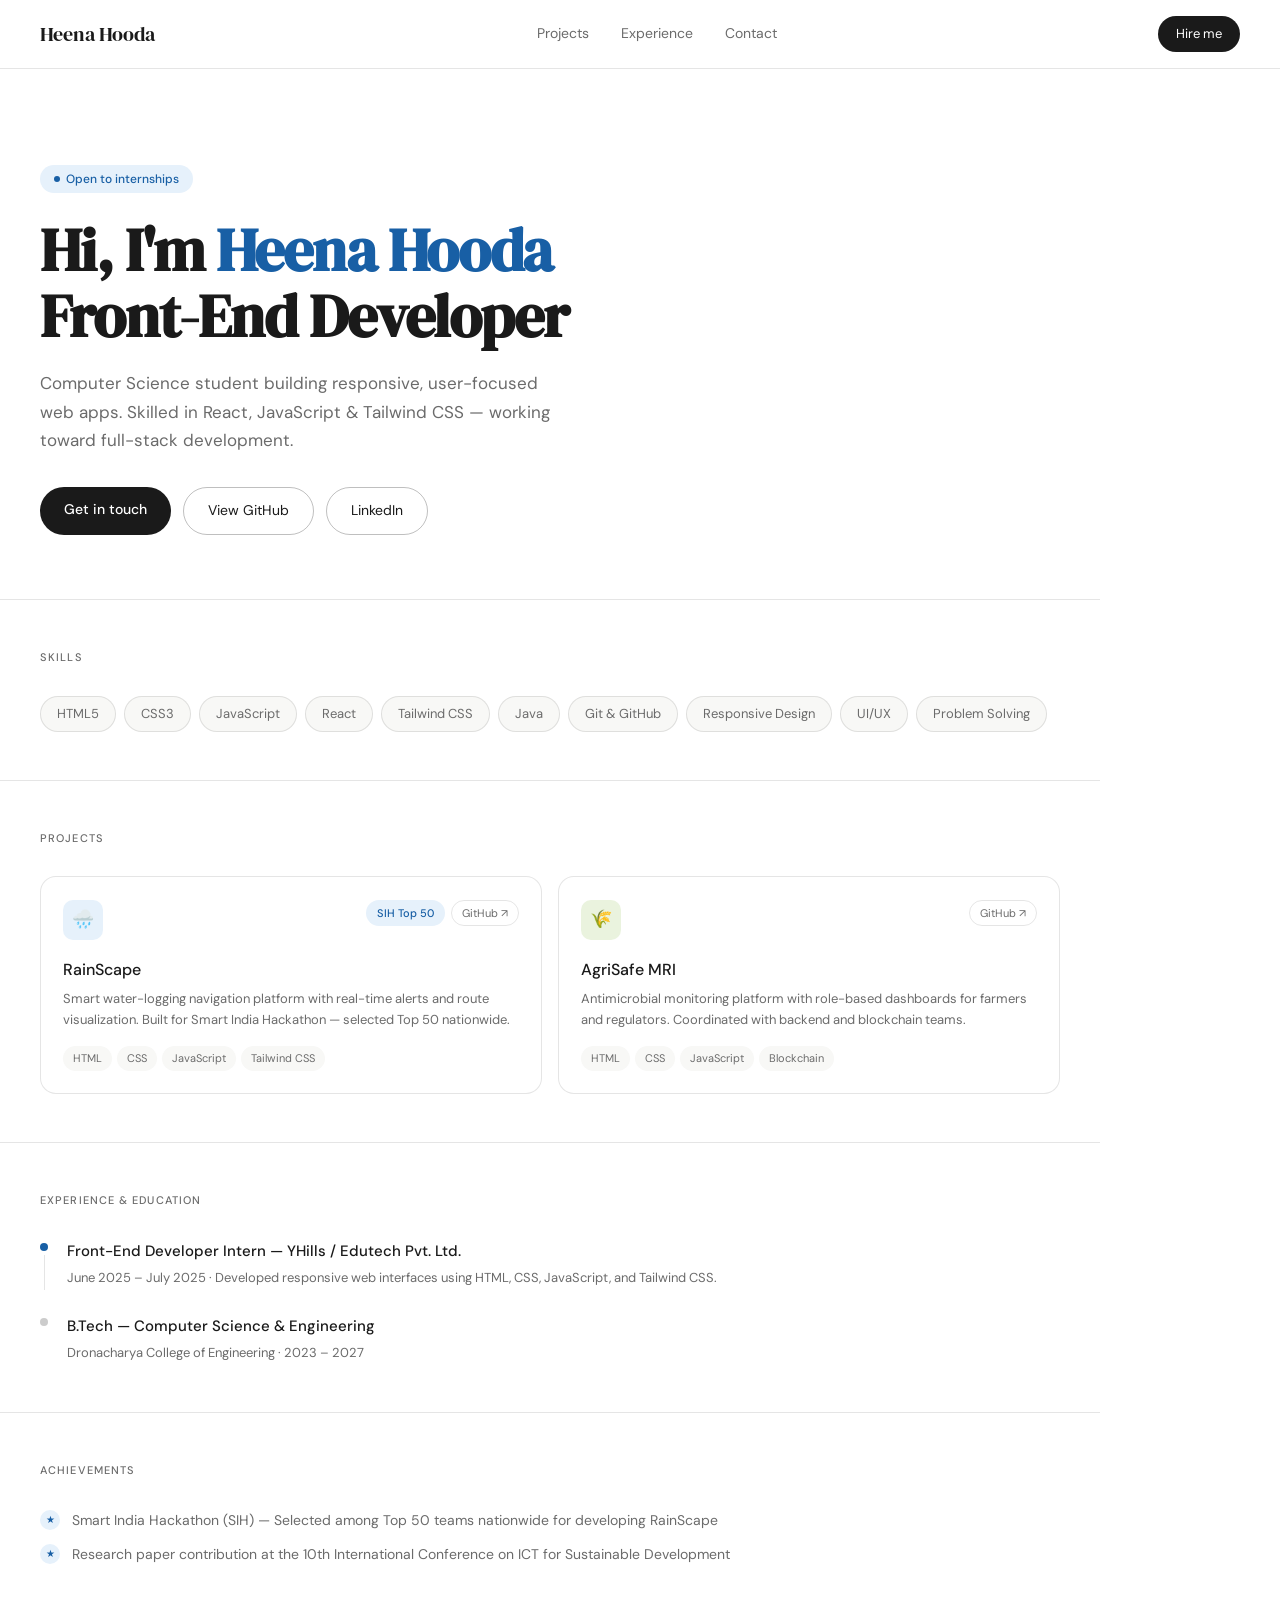
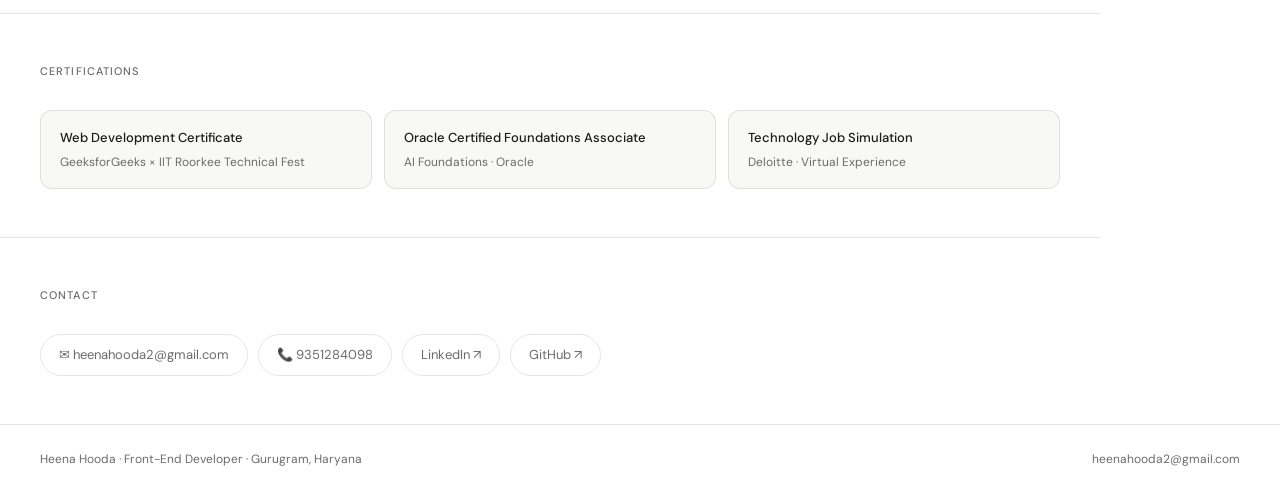
==== heena_portfolio (1).html @ 6fa51ced "Add files via upload" ====
<!DOCTYPE html>
<html lang="en">
<head>
<meta charset="UTF-8">
<meta name="viewport" content="width=device-width, initial-scale=1.0">
<title>Heena Hooda — Front-End Developer</title>
<link href="https://fonts.googleapis.com/css2?family=DM+Sans:wght@300;400;500&family=DM+Serif+Display&display=swap" rel="stylesheet">
<style>
  *, *::before, *::after { margin: 0; padding: 0; box-sizing: border-box; }
  :root {
    --blue: #185FA5;
    --blue-light: #E6F1FB;
    --text: #1a1a1a;
    --muted: #6b6b6b;
    --border: rgba(0,0,0,0.1);
    --bg: #ffffff;
    --bg2: #f8f8f6;
  }
  html { scroll-behavior: smooth; }
  body { font-family: 'DM Sans', sans-serif; color: var(--text); background: var(--bg); font-size: 15px; line-height: 1.7; }
  a { text-decoration: none; color: inherit; }

  nav {
    position: sticky; top: 0; z-index: 100;
    background: rgba(255,255,255,0.92);
    backdrop-filter: blur(12px);
    border-bottom: 0.5px solid var(--border);
    display: flex; justify-content: space-between; align-items: center;
    padding: 1rem 2.5rem;
  }
  .nav-logo { font-family: 'DM Serif Display', serif; font-size: 20px; }
  .nav-links { display: flex; gap: 2rem; }
  .nav-links a { font-size: 14px; color: var(--muted); transition: color 0.2s; }
  .nav-links a:hover { color: var(--text); }
  .nav-cta { font-size: 13px; padding: 7px 18px; background: var(--text); color: white; border-radius: 100px; transition: opacity 0.2s; }
  .nav-cta:hover { opacity: 0.8; }

  .hero { padding: 6rem 2.5rem 4rem; max-width: 900px; }
  .hero-badge {
    display: inline-flex; align-items: center; gap: 6px;
    font-size: 12px; color: var(--blue); background: var(--blue-light);
    border-radius: 100px; padding: 4px 14px; margin-bottom: 1.5rem; font-weight: 500;
  }
  .hero-badge::before {
    content: ''; width: 6px; height: 6px; border-radius: 50%; background: var(--blue);
    animation: pulse 2s infinite;
  }
  @keyframes pulse { 0%,100%{opacity:1} 50%{opacity:0.3} }
  .hero h1 { font-family: 'DM Serif Display', serif; font-size: clamp(36px,6vw,60px); line-height: 1.1; letter-spacing: -1px; margin-bottom: 1.2rem; }
  .hero h1 em { font-style: normal; color: var(--blue); }
  .hero-sub { font-size: 17px; color: var(--muted); max-width: 520px; margin-bottom: 2rem; }
  .hero-btns { display: flex; gap: 12px; flex-wrap: wrap; }
  .btn-dark { background: var(--text); color: white; padding: 11px 24px; border-radius: 100px; font-size: 14px; font-weight: 500; transition: opacity 0.2s; }
  .btn-dark:hover { opacity: 0.8; }
  .btn-outline { background: transparent; color: var(--text); padding: 11px 24px; border-radius: 100px; font-size: 14px; border: 0.5px solid rgba(0,0,0,0.25); transition: border-color 0.2s; }
  .btn-outline:hover { border-color: var(--text); }

  section { padding: 3rem 2.5rem; border-top: 0.5px solid var(--border); max-width: 1100px; }
  .section-label { font-size: 11px; font-weight: 500; letter-spacing: 0.1em; text-transform: uppercase; color: var(--muted); margin-bottom: 1.8rem; }

  .skills-wrap { display: flex; flex-wrap: wrap; gap: 8px; }
  .skill { font-size: 13px; padding: 6px 16px; border-radius: 100px; border: 0.5px solid var(--border); color: var(--muted); background: var(--bg2); transition: border-color 0.2s, color 0.2s; }
  .skill:hover { border-color: var(--text); color: var(--text); }

  .projects-grid { display: grid; grid-template-columns: repeat(auto-fit, minmax(280px, 1fr)); gap: 16px; }
  .project-card { border: 0.5px solid var(--border); border-radius: 16px; padding: 1.4rem; background: var(--bg); transition: border-color 0.2s, transform 0.2s; }
  .project-card:hover { border-color: rgba(0,0,0,0.25); transform: translateY(-2px); }
  .card-top { display: flex; justify-content: space-between; align-items: flex-start; margin-bottom: 1rem; }
  .card-icon { width: 40px; height: 40px; border-radius: 10px; display: flex; align-items: center; justify-content: center; font-size: 18px; }
  .card-links { display: flex; gap: 6px; align-items: center; }
  .chip { font-size: 11px; padding: 3px 10px; border-radius: 100px; border: 0.5px solid var(--border); color: var(--muted); transition: color 0.2s; }
  .chip:hover { color: var(--text); }
  .chip-blue { background: var(--blue-light); color: var(--blue); border-color: transparent; font-weight: 500; }
  .card-title { font-size: 16px; font-weight: 500; margin-bottom: 6px; }
  .card-desc { font-size: 13px; color: var(--muted); line-height: 1.6; margin-bottom: 1rem; }
  .tag-row { display: flex; flex-wrap: wrap; gap: 5px; }
  .tag { font-size: 11px; padding: 3px 10px; border-radius: 100px; background: var(--bg2); color: var(--muted); }

  .timeline { display: flex; flex-direction: column; gap: 1.5rem; }
  .tl-item { display: flex; gap: 1.2rem; }
  .tl-left { display: flex; flex-direction: column; align-items: center; gap: 4px; padding-top: 4px; }
  .tl-dot { width: 8px; height: 8px; border-radius: 50%; background: var(--blue); flex-shrink: 0; }
  .tl-dot.gray { background: #ccc; }
  .tl-line { width: 1px; flex: 1; background: var(--border); min-height: 30px; }
  .tl-title { font-size: 15px; font-weight: 500; }
  .tl-sub { font-size: 13px; color: var(--muted); margin-top: 3px; }

  .ach-list { display: flex; flex-direction: column; gap: 12px; }
  .ach-item { display: flex; gap: 12px; align-items: flex-start; font-size: 14px; color: var(--muted); line-height: 1.6; }
  .ach-mark { width: 20px; height: 20px; border-radius: 50%; background: var(--blue-light); color: var(--blue); display: flex; align-items: center; justify-content: center; font-size: 10px; font-weight: 500; flex-shrink: 0; margin-top: 1px; }

  .cert-grid { display: grid; grid-template-columns: repeat(auto-fit, minmax(200px, 1fr)); gap: 12px; }
  .cert-card { border: 0.5px solid var(--border); border-radius: 12px; padding: 1rem 1.2rem; background: var(--bg2); }
  .cert-name { font-size: 13px; font-weight: 500; margin-bottom: 3px; }
  .cert-by { font-size: 12px; color: var(--muted); }

  .contact-chips { display: flex; flex-wrap: wrap; gap: 10px; }
  .contact-chip { display: flex; align-items: center; gap: 8px; font-size: 13px; color: var(--muted); border: 0.5px solid var(--border); padding: 9px 18px; border-radius: 100px; transition: color 0.2s, border-color 0.2s; }
  .contact-chip:hover { color: var(--text); border-color: rgba(0,0,0,0.3); }

  footer { border-top: 0.5px solid var(--border); padding: 1.5rem 2.5rem; font-size: 12px; color: var(--muted); display: flex; justify-content: space-between; flex-wrap: wrap; gap: 8px; }

  .fade-in { opacity: 0; transform: translateY(16px); transition: opacity 0.5s ease, transform 0.5s ease; }
  .fade-in.visible { opacity: 1; transform: translateY(0); }

  @media (max-width: 600px) {
    nav { padding: 1rem 1.2rem; }
    .nav-links { display: none; }
    .hero { padding: 3rem 1.2rem 2rem; }
    section { padding: 2rem 1.2rem; }
    footer { padding: 1rem 1.2rem; }
  }
</style>
</head>
<body>

<nav>
  <div class="nav-logo">Heena Hooda</div>
  <div class="nav-links">
    <a href="#projects">Projects</a>
    <a href="#experience">Experience</a>
    <a href="#contact">Contact</a>
  </div>
  <a class="nav-cta" href="mailto:heenahooda2@gmail.com">Hire me</a>
</nav>

<div class="hero fade-in">
  <div class="hero-badge">Open to internships</div>
  <h1>Hi, I'm <em>Heena Hooda</em><br>Front-End Developer</h1>
  <p class="hero-sub">Computer Science student building responsive, user-focused web apps. Skilled in React, JavaScript & Tailwind CSS — working toward full-stack development.</p>
  <div class="hero-btns">
    <a class="btn-dark" href="mailto:heenahooda2@gmail.com">Get in touch</a>
    <a class="btn-outline" href="https://github.com/heenahooda" target="_blank">View GitHub</a>
    <a class="btn-outline" href="https://linkedin.com/in/heena-hooda-870b40323" target="_blank">LinkedIn</a>
  </div>
</div>

<section class="fade-in">
  <div class="section-label">Skills</div>
  <div class="skills-wrap">
    <span class="skill">HTML5</span>
    <span class="skill">CSS3</span>
    <span class="skill">JavaScript</span>
    <span class="skill">React</span>
    <span class="skill">Tailwind CSS</span>
    <span class="skill">Java</span>
    <span class="skill">Git & GitHub</span>
    <span class="skill">Responsive Design</span>
    <span class="skill">UI/UX</span>
    <span class="skill">Problem Solving</span>
  </div>
</section>

<section id="projects" class="fade-in">
  <div class="section-label">Projects</div>
  <div class="projects-grid">
    <div class="project-card">
      <div class="card-top">
        <div class="card-icon" style="background:#E6F1FB;">🌧️</div>
        <div class="card-links">
          <span class="chip chip-blue">SIH Top 50</span>
          <a class="chip" href="https://github.com/heenahooda/rainyscape-" target="_blank">GitHub ↗</a>
        </div>
      </div>
      <div class="card-title">RainScape</div>
      <div class="card-desc">Smart water-logging navigation platform with real-time alerts and route visualization. Built for Smart India Hackathon — selected Top 50 nationwide.</div>
      <div class="tag-row">
        <span class="tag">HTML</span><span class="tag">CSS</span><span class="tag">JavaScript</span><span class="tag">Tailwind CSS</span>
      </div>
    </div>
    <div class="project-card">
      <div class="card-top">
        <div class="card-icon" style="background:#EAF3DE;">🌾</div>
        <div class="card-links">
          <a class="chip" href="#" target="_blank">GitHub ↗</a>
        </div>
      </div>
      <div class="card-title">AgriSafe MRI</div>
      <div class="card-desc">Antimicrobial monitoring platform with role-based dashboards for farmers and regulators. Coordinated with backend and blockchain teams.</div>
      <div class="tag-row">
        <span class="tag">HTML</span><span class="tag">CSS</span><span class="tag">JavaScript</span><span class="tag">Blockchain</span>
      </div>
    </div>
  </div>
</section>

<section id="experience" class="fade-in">
  <div class="section-label">Experience & Education</div>
  <div class="timeline">
    <div class="tl-item">
      <div class="tl-left"><div class="tl-dot"></div><div class="tl-line"></div></div>
      <div>
        <div class="tl-title">Front-End Developer Intern — YHills / Edutech Pvt. Ltd.</div>
        <div class="tl-sub">June 2025 – July 2025 · Developed responsive web interfaces using HTML, CSS, JavaScript, and Tailwind CSS.</div>
      </div>
    </div>
    <div class="tl-item">
      <div class="tl-left"><div class="tl-dot gray"></div></div>
      <div>
        <div class="tl-title">B.Tech — Computer Science & Engineering</div>
        <div class="tl-sub">Dronacharya College of Engineering · 2023 – 2027</div>
      </div>
    </div>
  </div>
</section>

<section class="fade-in">
  <div class="section-label">Achievements</div>
  <div class="ach-list">
    <div class="ach-item"><div class="ach-mark">★</div>Smart India Hackathon (SIH) — Selected among Top 50 teams nationwide for developing RainScape</div>
    <div class="ach-item"><div class="ach-mark">★</div>Research paper contribution at the 10th International Conference on ICT for Sustainable Development</div>
  </div>
</section>

<section class="fade-in">
  <div class="section-label">Certifications</div>
  <div class="cert-grid">
    <div class="cert-card"><div class="cert-name">Web Development Certificate</div><div class="cert-by">GeeksforGeeks × IIT Roorkee Technical Fest</div></div>
    <div class="cert-card"><div class="cert-name">Oracle Certified Foundations Associate</div><div class="cert-by">AI Foundations · Oracle</div></div>
    <div class="cert-card"><div class="cert-name">Technology Job Simulation</div><div class="cert-by">Deloitte · Virtual Experience</div></div>
  </div>
</section>

<section id="contact" class="fade-in">
  <div class="section-label">Contact</div>
  <div class="contact-chips">
    <a class="contact-chip" href="mailto:heenahooda2@gmail.com">✉ heenahooda2@gmail.com</a>
    <a class="contact-chip" href="tel:9351284098">📞 9351284098</a>
    <a class="contact-chip" href="https://linkedin.com/in/heena-hooda-870b40323" target="_blank">LinkedIn ↗</a>
    <a class="contact-chip" href="https://github.com/heenahooda/rainyscape-" target="_blank">GitHub ↗</a>
  </div>
</section>

<footer>
  <span>Heena Hooda · Front-End Developer · Gurugram, Haryana</span>
  <span>heenahooda2@gmail.com</span>
</footer>

<script>
  const observer = new IntersectionObserver((entries) => {
    entries.forEach(e => { if (e.isIntersecting) e.target.classList.add('visible'); });
  }, { threshold: 0.1 });
  document.querySelectorAll('.fade-in').forEach(el => observer.observe(el));
</script>

</body>
</html>
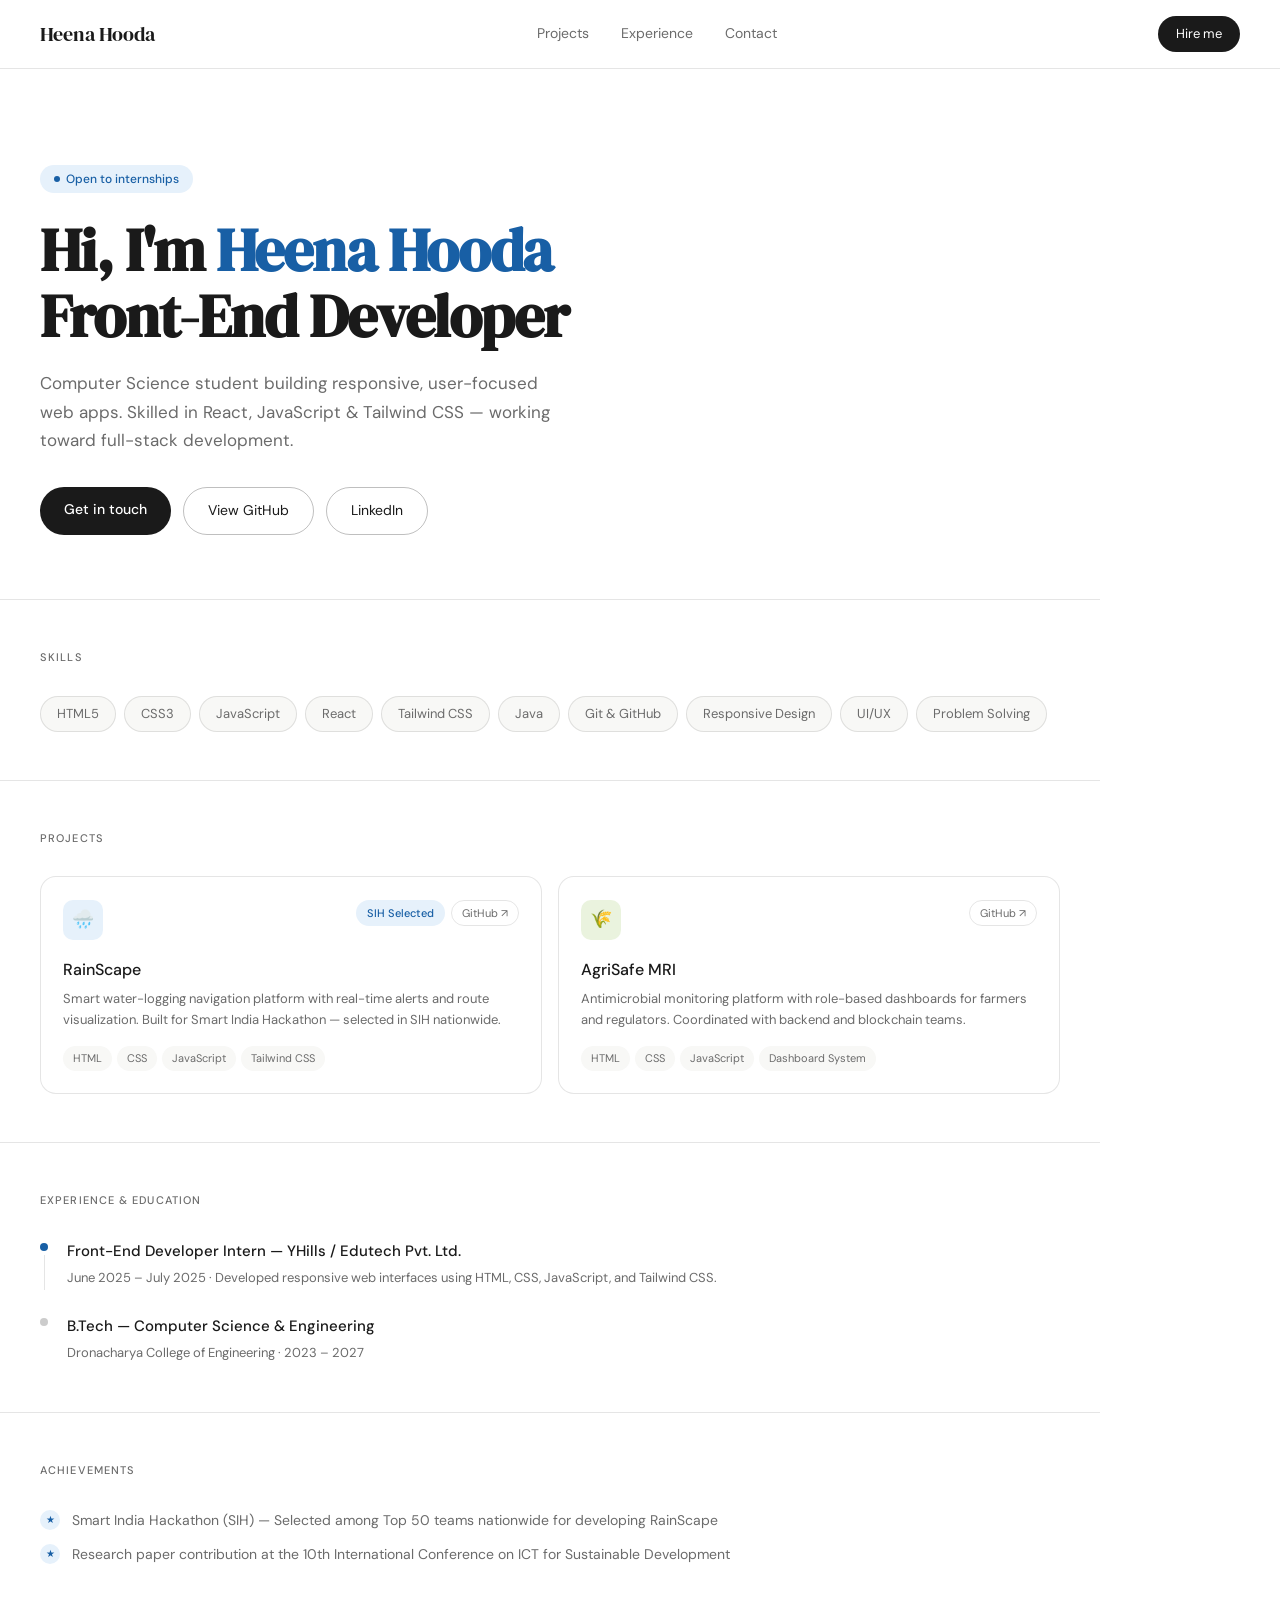
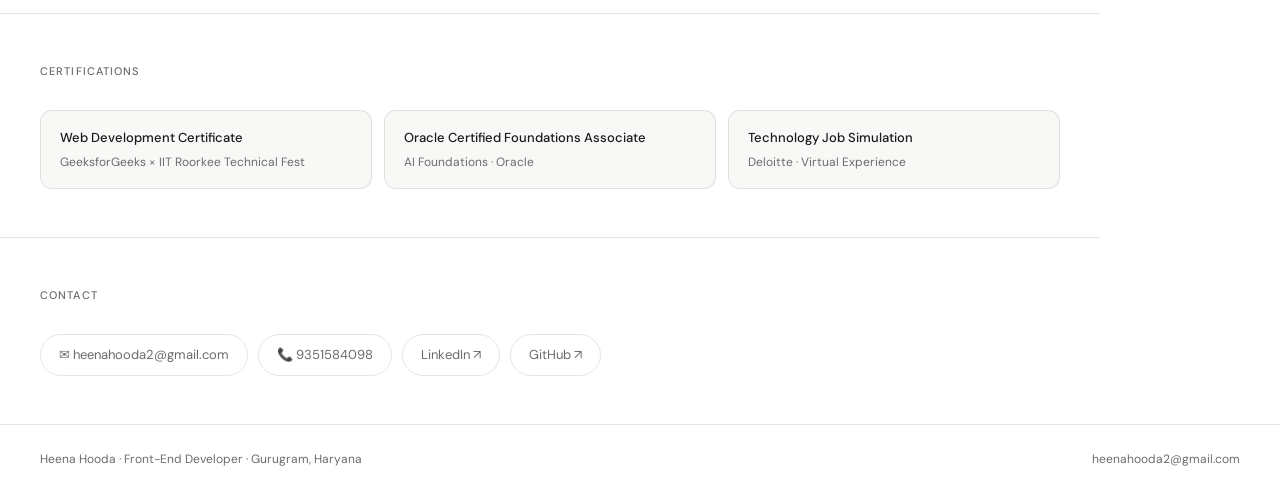
==== commit dde55e34: "Update project details and contact information" ====
--- a/heena_portfolio (1).html
+++ b/heena_portfolio (1).html
@@ -158,12 +158,12 @@
       <div class="card-top">
         <div class="card-icon" style="background:#E6F1FB;">🌧️</div>
         <div class="card-links">
-          <span class="chip chip-blue">SIH Top 50</span>
+          <span class="chip chip-blue">SIH Selected </span>
           <a class="chip" href="https://github.com/heenahooda/rainyscape-" target="_blank">GitHub ↗</a>
         </div>
       </div>
       <div class="card-title">RainScape</div>
-      <div class="card-desc">Smart water-logging navigation platform with real-time alerts and route visualization. Built for Smart India Hackathon — selected Top 50 nationwide.</div>
+      <div class="card-desc">Smart water-logging navigation platform with real-time alerts and route visualization. Built for Smart India Hackathon — selected in SIH nationwide.</div>
       <div class="tag-row">
         <span class="tag">HTML</span><span class="tag">CSS</span><span class="tag">JavaScript</span><span class="tag">Tailwind CSS</span>
       </div>
@@ -178,7 +178,7 @@
       <div class="card-title">AgriSafe MRI</div>
       <div class="card-desc">Antimicrobial monitoring platform with role-based dashboards for farmers and regulators. Coordinated with backend and blockchain teams.</div>
       <div class="tag-row">
-        <span class="tag">HTML</span><span class="tag">CSS</span><span class="tag">JavaScript</span><span class="tag">Blockchain</span>
+        <span class="tag">HTML</span><span class="tag">CSS</span><span class="tag">JavaScript</span><span class="tag">Dashboard System</span>
       </div>
     </div>
   </div>
@@ -225,7 +225,7 @@
   <div class="section-label">Contact</div>
   <div class="contact-chips">
     <a class="contact-chip" href="mailto:heenahooda2@gmail.com">✉ heenahooda2@gmail.com</a>
-    <a class="contact-chip" href="tel:9351284098">📞 9351284098</a>
+    <a class="contact-chip" href="tel:9351284098">📞 9351584098</a>
     <a class="contact-chip" href="https://linkedin.com/in/heena-hooda-870b40323" target="_blank">LinkedIn ↗</a>
     <a class="contact-chip" href="https://github.com/heenahooda/rainyscape-" target="_blank">GitHub ↗</a>
   </div>
